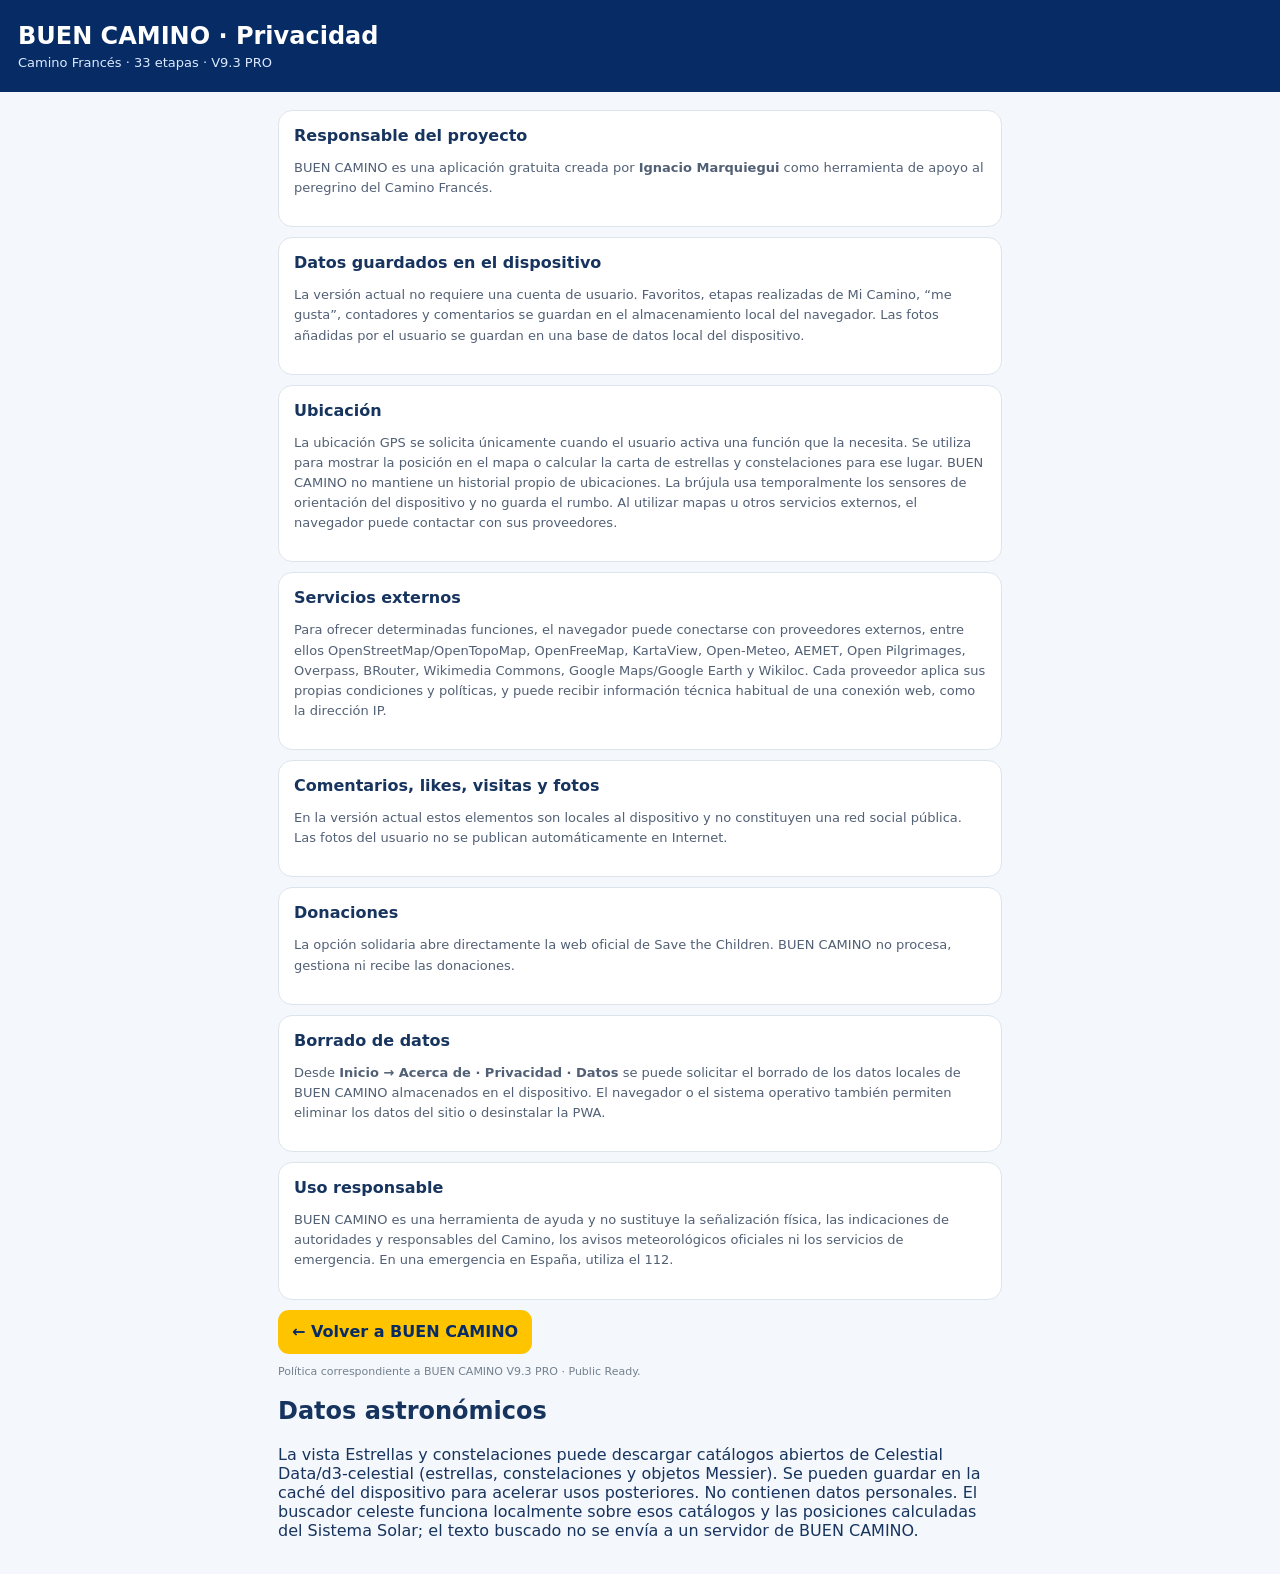
==== privacy.html @ a2dbbbe4 "Buen camino v9.3-pro" ====
<!doctype html>
<html lang="es">
<head>
  <meta charset="utf-8">
  <meta name="viewport" content="width=device-width,initial-scale=1,viewport-fit=cover">
  <meta name="theme-color" content="#062b65">
  <meta name="robots" content="index,follow">
  <link rel="canonical" href="https://inamark60-hue.github.io/camino-frances/privacy.html">
  <link rel="icon" type="image/png" sizes="192x192" href="icon-192.png">
  <title>Privacidad · BUEN CAMINO</title>
  <style>
    :root{font-family:system-ui,-apple-system,BlinkMacSystemFont,"Segoe UI",sans-serif;color:#17345f;background:#f4f7fb}
    *{box-sizing:border-box}body{margin:0}.top{background:#062b65;color:#fff;padding:22px 18px}.top h1{margin:0 0 5px;font-size:24px}.top p{margin:0;color:#dceaff;font-size:13px}
    main{max-width:760px;margin:auto;padding:18px}.card{background:#fff;border:1px solid #dce5ee;border-radius:14px;padding:15px;margin-bottom:10px}.card h2{font-size:16px;margin:0 0 7px}.card p,.card li{font-size:13px;line-height:1.55;color:#526075}.card ul{padding-left:20px}.back{display:inline-flex;min-height:44px;align-items:center;justify-content:center;background:#ffc400;color:#062b65;text-decoration:none;font-weight:900;border-radius:11px;padding:9px 14px}.small{font-size:11px;color:#73808f}
  </style>
</head>
<body>
  <header class="top"><h1>BUEN CAMINO · Privacidad</h1><p>Camino Francés · 33 etapas · V9.3 PRO</p></header>
  <main>
    <section class="card"><h2>Responsable del proyecto</h2><p>BUEN CAMINO es una aplicación gratuita creada por <strong>Ignacio Marquiegui</strong> como herramienta de apoyo al peregrino del Camino Francés.</p></section>
    <section class="card"><h2>Datos guardados en el dispositivo</h2><p>La versión actual no requiere una cuenta de usuario. Favoritos, etapas realizadas de Mi Camino, “me gusta”, contadores y comentarios se guardan en el almacenamiento local del navegador. Las fotos añadidas por el usuario se guardan en una base de datos local del dispositivo.</p></section>
    <section class="card"><h2>Ubicación</h2><p>La ubicación GPS se solicita únicamente cuando el usuario activa una función que la necesita. Se utiliza para mostrar la posición en el mapa o calcular la carta de estrellas y constelaciones para ese lugar. BUEN CAMINO no mantiene un historial propio de ubicaciones. La brújula usa temporalmente los sensores de orientación del dispositivo y no guarda el rumbo. Al utilizar mapas u otros servicios externos, el navegador puede contactar con sus proveedores.</p></section>
    <section class="card"><h2>Servicios externos</h2><p>Para ofrecer determinadas funciones, el navegador puede conectarse con proveedores externos, entre ellos OpenStreetMap/OpenTopoMap, OpenFreeMap, KartaView, Open-Meteo, AEMET, Open Pilgrimages, Overpass, BRouter, Wikimedia Commons, Google Maps/Google Earth y Wikiloc. Cada proveedor aplica sus propias condiciones y políticas, y puede recibir información técnica habitual de una conexión web, como la dirección IP.</p></section>
    <section class="card"><h2>Comentarios, likes, visitas y fotos</h2><p>En la versión actual estos elementos son locales al dispositivo y no constituyen una red social pública. Las fotos del usuario no se publican automáticamente en Internet.</p></section>
    <section class="card"><h2>Donaciones</h2><p>La opción solidaria abre directamente la web oficial de Save the Children. BUEN CAMINO no procesa, gestiona ni recibe las donaciones.</p></section>
    <section class="card"><h2>Borrado de datos</h2><p>Desde <strong>Inicio → Acerca de · Privacidad · Datos</strong> se puede solicitar el borrado de los datos locales de BUEN CAMINO almacenados en el dispositivo. El navegador o el sistema operativo también permiten eliminar los datos del sitio o desinstalar la PWA.</p></section>
    <section class="card"><h2>Uso responsable</h2><p>BUEN CAMINO es una herramienta de ayuda y no sustituye la señalización física, las indicaciones de autoridades y responsables del Camino, los avisos meteorológicos oficiales ni los servicios de emergencia. En una emergencia en España, utiliza el 112.</p></section>
    <a class="back" href="./">← Volver a BUEN CAMINO</a>
    <p class="small">Política correspondiente a BUEN CAMINO V9.3 PRO · Public Ready.</p>
  <section><h2>Datos astronómicos</h2><p>La vista Estrellas y constelaciones puede descargar catálogos abiertos de Celestial Data/d3-celestial (estrellas, constelaciones y objetos Messier). Se pueden guardar en la caché del dispositivo para acelerar usos posteriores. No contienen datos personales. El buscador celeste funciona localmente sobre esos catálogos y las posiciones calculadas del Sistema Solar; el texto buscado no se envía a un servidor de BUEN CAMINO.</p></section></main>
</body>
</html>
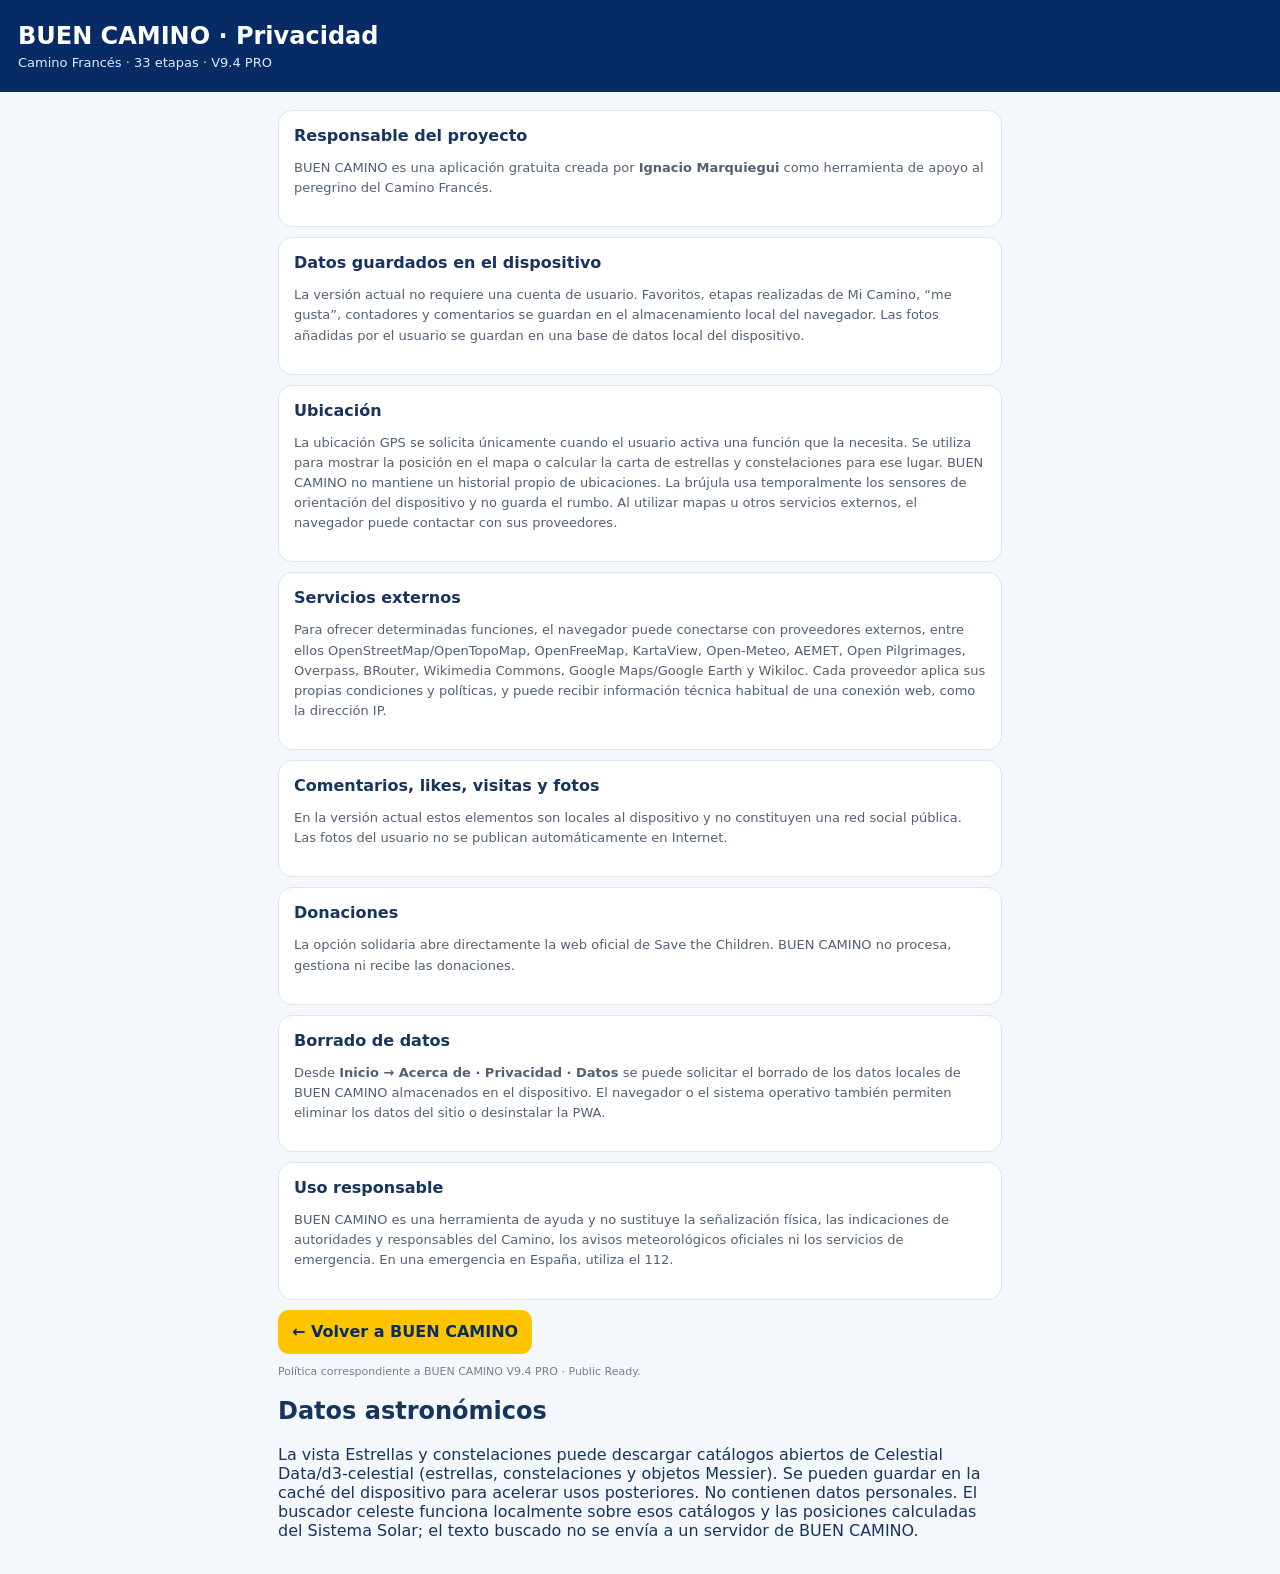
==== commit 603b5f53: "Buen camino v9.4-pro" ====
--- a/privacy.html
+++ b/privacy.html
@@ -15,7 +15,7 @@
   </style>
 </head>
 <body>
-  <header class="top"><h1>BUEN CAMINO · Privacidad</h1><p>Camino Francés · 33 etapas · V9.3 PRO</p></header>
+  <header class="top"><h1>BUEN CAMINO · Privacidad</h1><p>Camino Francés · 33 etapas · V9.4 PRO</p></header>
   <main>
     <section class="card"><h2>Responsable del proyecto</h2><p>BUEN CAMINO es una aplicación gratuita creada por <strong>Ignacio Marquiegui</strong> como herramienta de apoyo al peregrino del Camino Francés.</p></section>
     <section class="card"><h2>Datos guardados en el dispositivo</h2><p>La versión actual no requiere una cuenta de usuario. Favoritos, etapas realizadas de Mi Camino, “me gusta”, contadores y comentarios se guardan en el almacenamiento local del navegador. Las fotos añadidas por el usuario se guardan en una base de datos local del dispositivo.</p></section>
@@ -26,7 +26,7 @@
     <section class="card"><h2>Borrado de datos</h2><p>Desde <strong>Inicio → Acerca de · Privacidad · Datos</strong> se puede solicitar el borrado de los datos locales de BUEN CAMINO almacenados en el dispositivo. El navegador o el sistema operativo también permiten eliminar los datos del sitio o desinstalar la PWA.</p></section>
     <section class="card"><h2>Uso responsable</h2><p>BUEN CAMINO es una herramienta de ayuda y no sustituye la señalización física, las indicaciones de autoridades y responsables del Camino, los avisos meteorológicos oficiales ni los servicios de emergencia. En una emergencia en España, utiliza el 112.</p></section>
     <a class="back" href="./">← Volver a BUEN CAMINO</a>
-    <p class="small">Política correspondiente a BUEN CAMINO V9.3 PRO · Public Ready.</p>
+    <p class="small">Política correspondiente a BUEN CAMINO V9.4 PRO · Public Ready.</p>
   <section><h2>Datos astronómicos</h2><p>La vista Estrellas y constelaciones puede descargar catálogos abiertos de Celestial Data/d3-celestial (estrellas, constelaciones y objetos Messier). Se pueden guardar en la caché del dispositivo para acelerar usos posteriores. No contienen datos personales. El buscador celeste funciona localmente sobre esos catálogos y las posiciones calculadas del Sistema Solar; el texto buscado no se envía a un servidor de BUEN CAMINO.</p></section></main>
 </body>
 </html>
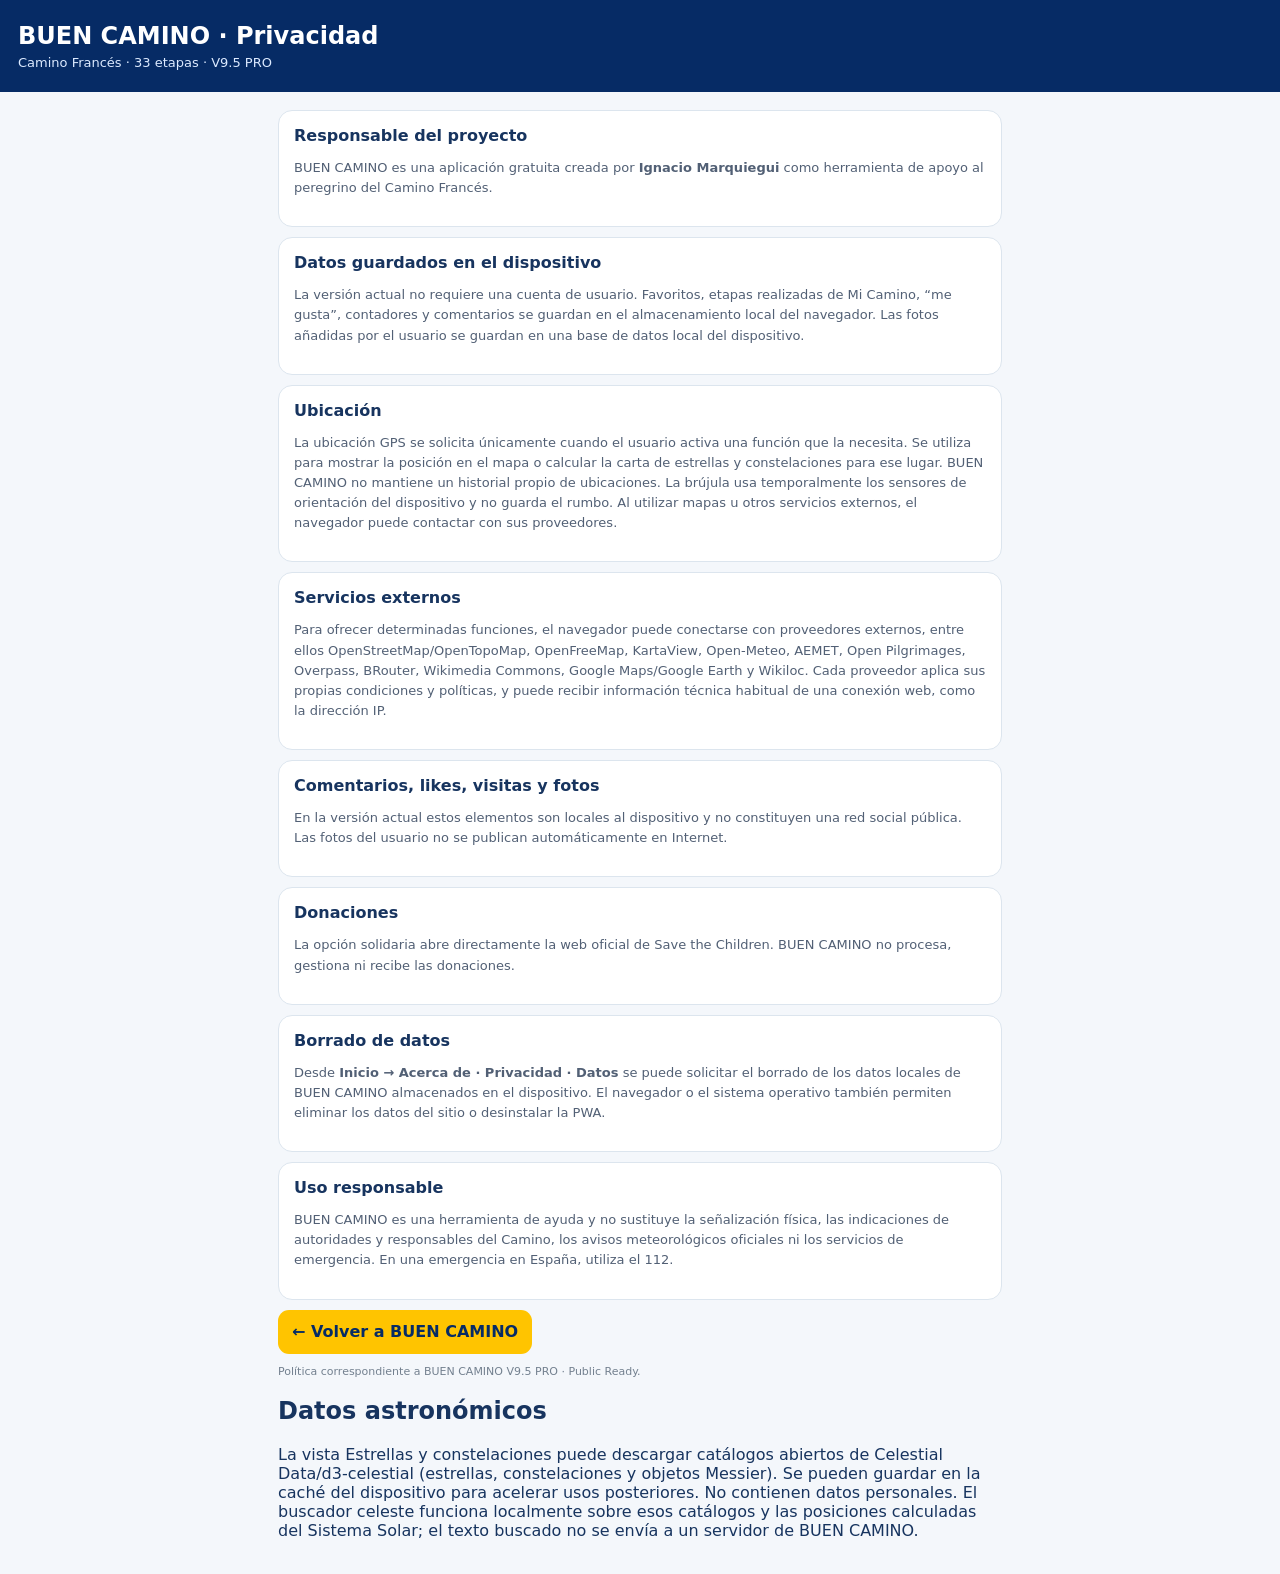
==== commit f8c54d97: "Buen camino v9.5-pro" ====
--- a/privacy.html
+++ b/privacy.html
@@ -15,7 +15,7 @@
   </style>
 </head>
 <body>
-  <header class="top"><h1>BUEN CAMINO · Privacidad</h1><p>Camino Francés · 33 etapas · V9.4 PRO</p></header>
+  <header class="top"><h1>BUEN CAMINO · Privacidad</h1><p>Camino Francés · 33 etapas · V9.5 PRO</p></header>
   <main>
     <section class="card"><h2>Responsable del proyecto</h2><p>BUEN CAMINO es una aplicación gratuita creada por <strong>Ignacio Marquiegui</strong> como herramienta de apoyo al peregrino del Camino Francés.</p></section>
     <section class="card"><h2>Datos guardados en el dispositivo</h2><p>La versión actual no requiere una cuenta de usuario. Favoritos, etapas realizadas de Mi Camino, “me gusta”, contadores y comentarios se guardan en el almacenamiento local del navegador. Las fotos añadidas por el usuario se guardan en una base de datos local del dispositivo.</p></section>
@@ -26,7 +26,7 @@
     <section class="card"><h2>Borrado de datos</h2><p>Desde <strong>Inicio → Acerca de · Privacidad · Datos</strong> se puede solicitar el borrado de los datos locales de BUEN CAMINO almacenados en el dispositivo. El navegador o el sistema operativo también permiten eliminar los datos del sitio o desinstalar la PWA.</p></section>
     <section class="card"><h2>Uso responsable</h2><p>BUEN CAMINO es una herramienta de ayuda y no sustituye la señalización física, las indicaciones de autoridades y responsables del Camino, los avisos meteorológicos oficiales ni los servicios de emergencia. En una emergencia en España, utiliza el 112.</p></section>
     <a class="back" href="./">← Volver a BUEN CAMINO</a>
-    <p class="small">Política correspondiente a BUEN CAMINO V9.4 PRO · Public Ready.</p>
+    <p class="small">Política correspondiente a BUEN CAMINO V9.5 PRO · Public Ready.</p>
   <section><h2>Datos astronómicos</h2><p>La vista Estrellas y constelaciones puede descargar catálogos abiertos de Celestial Data/d3-celestial (estrellas, constelaciones y objetos Messier). Se pueden guardar en la caché del dispositivo para acelerar usos posteriores. No contienen datos personales. El buscador celeste funciona localmente sobre esos catálogos y las posiciones calculadas del Sistema Solar; el texto buscado no se envía a un servidor de BUEN CAMINO.</p></section></main>
 </body>
 </html>
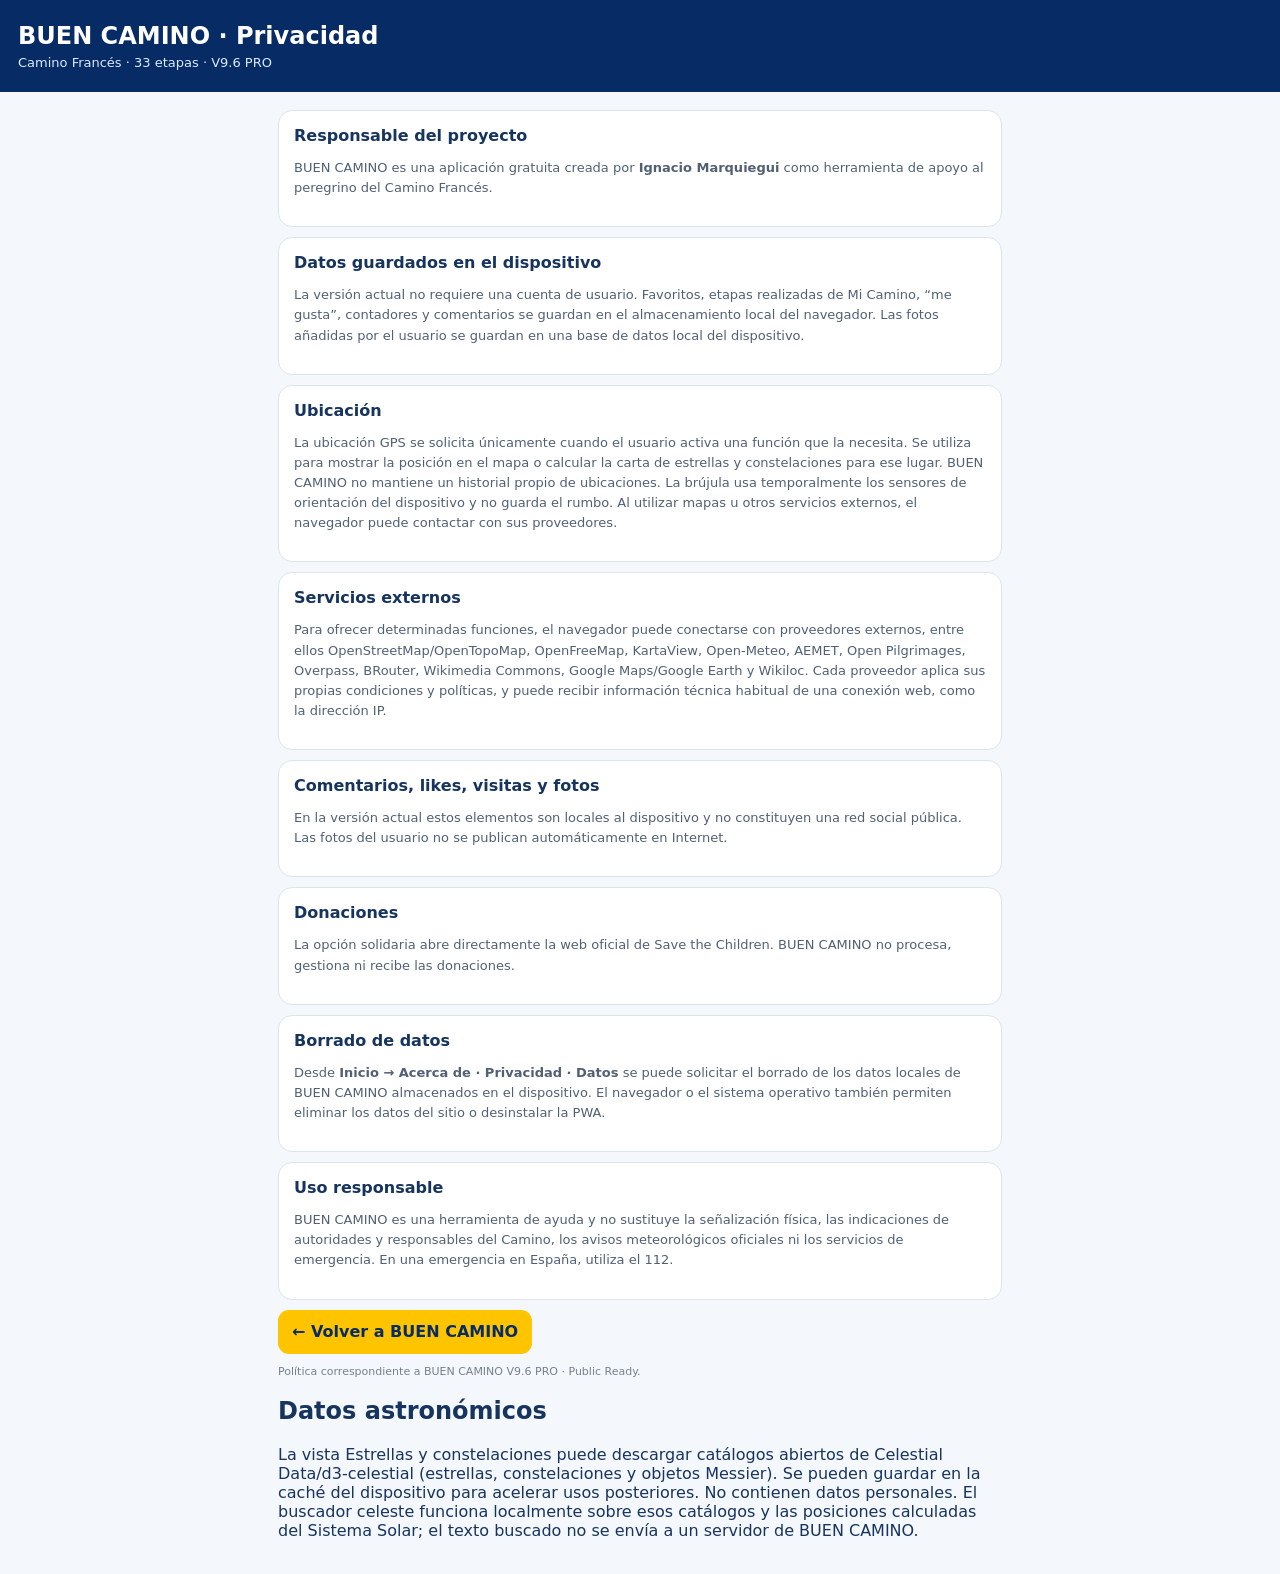
==== commit 35585a9a: "Buen camino v9.6-pro" ====
--- a/privacy.html
+++ b/privacy.html
@@ -15,7 +15,7 @@
   </style>
 </head>
 <body>
-  <header class="top"><h1>BUEN CAMINO · Privacidad</h1><p>Camino Francés · 33 etapas · V9.5 PRO</p></header>
+  <header class="top"><h1>BUEN CAMINO · Privacidad</h1><p>Camino Francés · 33 etapas · V9.6 PRO</p></header>
   <main>
     <section class="card"><h2>Responsable del proyecto</h2><p>BUEN CAMINO es una aplicación gratuita creada por <strong>Ignacio Marquiegui</strong> como herramienta de apoyo al peregrino del Camino Francés.</p></section>
     <section class="card"><h2>Datos guardados en el dispositivo</h2><p>La versión actual no requiere una cuenta de usuario. Favoritos, etapas realizadas de Mi Camino, “me gusta”, contadores y comentarios se guardan en el almacenamiento local del navegador. Las fotos añadidas por el usuario se guardan en una base de datos local del dispositivo.</p></section>
@@ -26,7 +26,7 @@
     <section class="card"><h2>Borrado de datos</h2><p>Desde <strong>Inicio → Acerca de · Privacidad · Datos</strong> se puede solicitar el borrado de los datos locales de BUEN CAMINO almacenados en el dispositivo. El navegador o el sistema operativo también permiten eliminar los datos del sitio o desinstalar la PWA.</p></section>
     <section class="card"><h2>Uso responsable</h2><p>BUEN CAMINO es una herramienta de ayuda y no sustituye la señalización física, las indicaciones de autoridades y responsables del Camino, los avisos meteorológicos oficiales ni los servicios de emergencia. En una emergencia en España, utiliza el 112.</p></section>
     <a class="back" href="./">← Volver a BUEN CAMINO</a>
-    <p class="small">Política correspondiente a BUEN CAMINO V9.5 PRO · Public Ready.</p>
+    <p class="small">Política correspondiente a BUEN CAMINO V9.6 PRO · Public Ready.</p>
   <section><h2>Datos astronómicos</h2><p>La vista Estrellas y constelaciones puede descargar catálogos abiertos de Celestial Data/d3-celestial (estrellas, constelaciones y objetos Messier). Se pueden guardar en la caché del dispositivo para acelerar usos posteriores. No contienen datos personales. El buscador celeste funciona localmente sobre esos catálogos y las posiciones calculadas del Sistema Solar; el texto buscado no se envía a un servidor de BUEN CAMINO.</p></section></main>
 </body>
 </html>
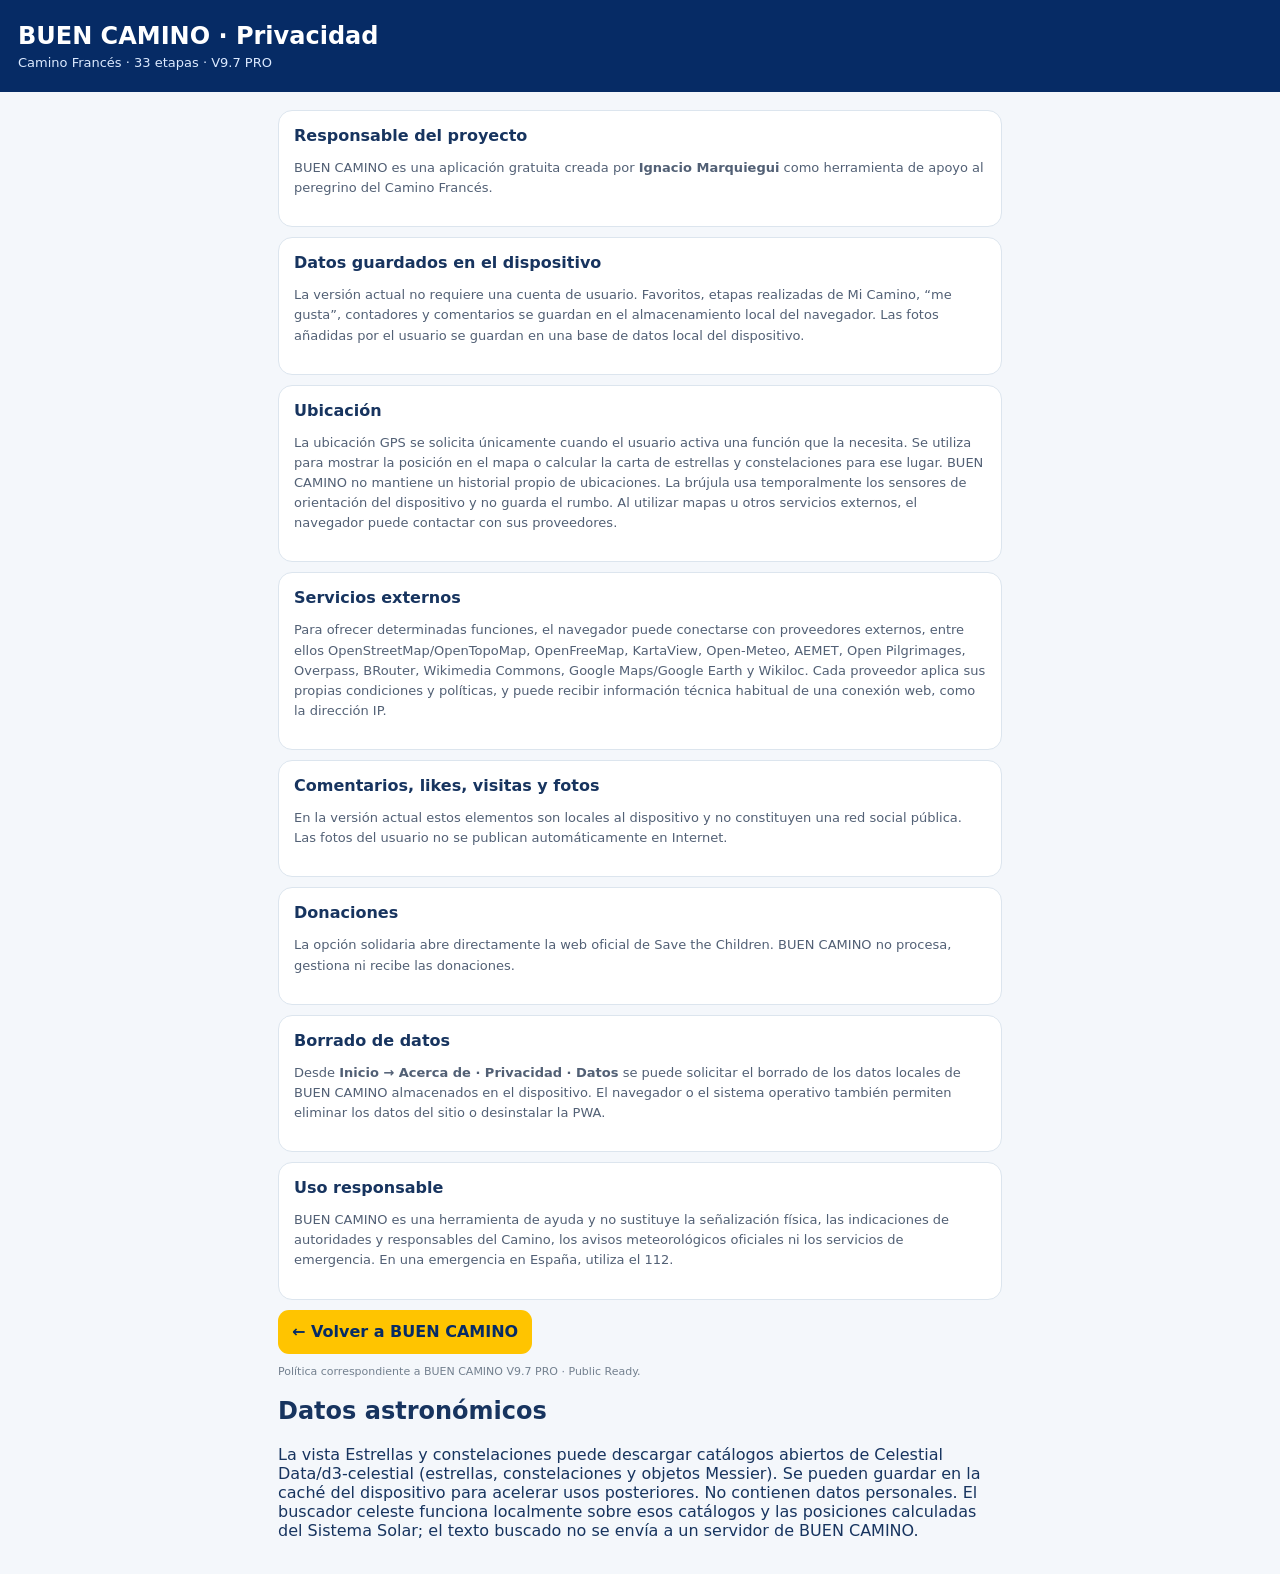
==== commit 0c3b612f: "Buen camino v9.7-pro" ====
--- a/privacy.html
+++ b/privacy.html
@@ -15,7 +15,7 @@
   </style>
 </head>
 <body>
-  <header class="top"><h1>BUEN CAMINO · Privacidad</h1><p>Camino Francés · 33 etapas · V9.6 PRO</p></header>
+  <header class="top"><h1>BUEN CAMINO · Privacidad</h1><p>Camino Francés · 33 etapas · V9.7 PRO</p></header>
   <main>
     <section class="card"><h2>Responsable del proyecto</h2><p>BUEN CAMINO es una aplicación gratuita creada por <strong>Ignacio Marquiegui</strong> como herramienta de apoyo al peregrino del Camino Francés.</p></section>
     <section class="card"><h2>Datos guardados en el dispositivo</h2><p>La versión actual no requiere una cuenta de usuario. Favoritos, etapas realizadas de Mi Camino, “me gusta”, contadores y comentarios se guardan en el almacenamiento local del navegador. Las fotos añadidas por el usuario se guardan en una base de datos local del dispositivo.</p></section>
@@ -26,7 +26,7 @@
     <section class="card"><h2>Borrado de datos</h2><p>Desde <strong>Inicio → Acerca de · Privacidad · Datos</strong> se puede solicitar el borrado de los datos locales de BUEN CAMINO almacenados en el dispositivo. El navegador o el sistema operativo también permiten eliminar los datos del sitio o desinstalar la PWA.</p></section>
     <section class="card"><h2>Uso responsable</h2><p>BUEN CAMINO es una herramienta de ayuda y no sustituye la señalización física, las indicaciones de autoridades y responsables del Camino, los avisos meteorológicos oficiales ni los servicios de emergencia. En una emergencia en España, utiliza el 112.</p></section>
     <a class="back" href="./">← Volver a BUEN CAMINO</a>
-    <p class="small">Política correspondiente a BUEN CAMINO V9.6 PRO · Public Ready.</p>
+    <p class="small">Política correspondiente a BUEN CAMINO V9.7 PRO · Public Ready.</p>
   <section><h2>Datos astronómicos</h2><p>La vista Estrellas y constelaciones puede descargar catálogos abiertos de Celestial Data/d3-celestial (estrellas, constelaciones y objetos Messier). Se pueden guardar en la caché del dispositivo para acelerar usos posteriores. No contienen datos personales. El buscador celeste funciona localmente sobre esos catálogos y las posiciones calculadas del Sistema Solar; el texto buscado no se envía a un servidor de BUEN CAMINO.</p></section></main>
 </body>
 </html>
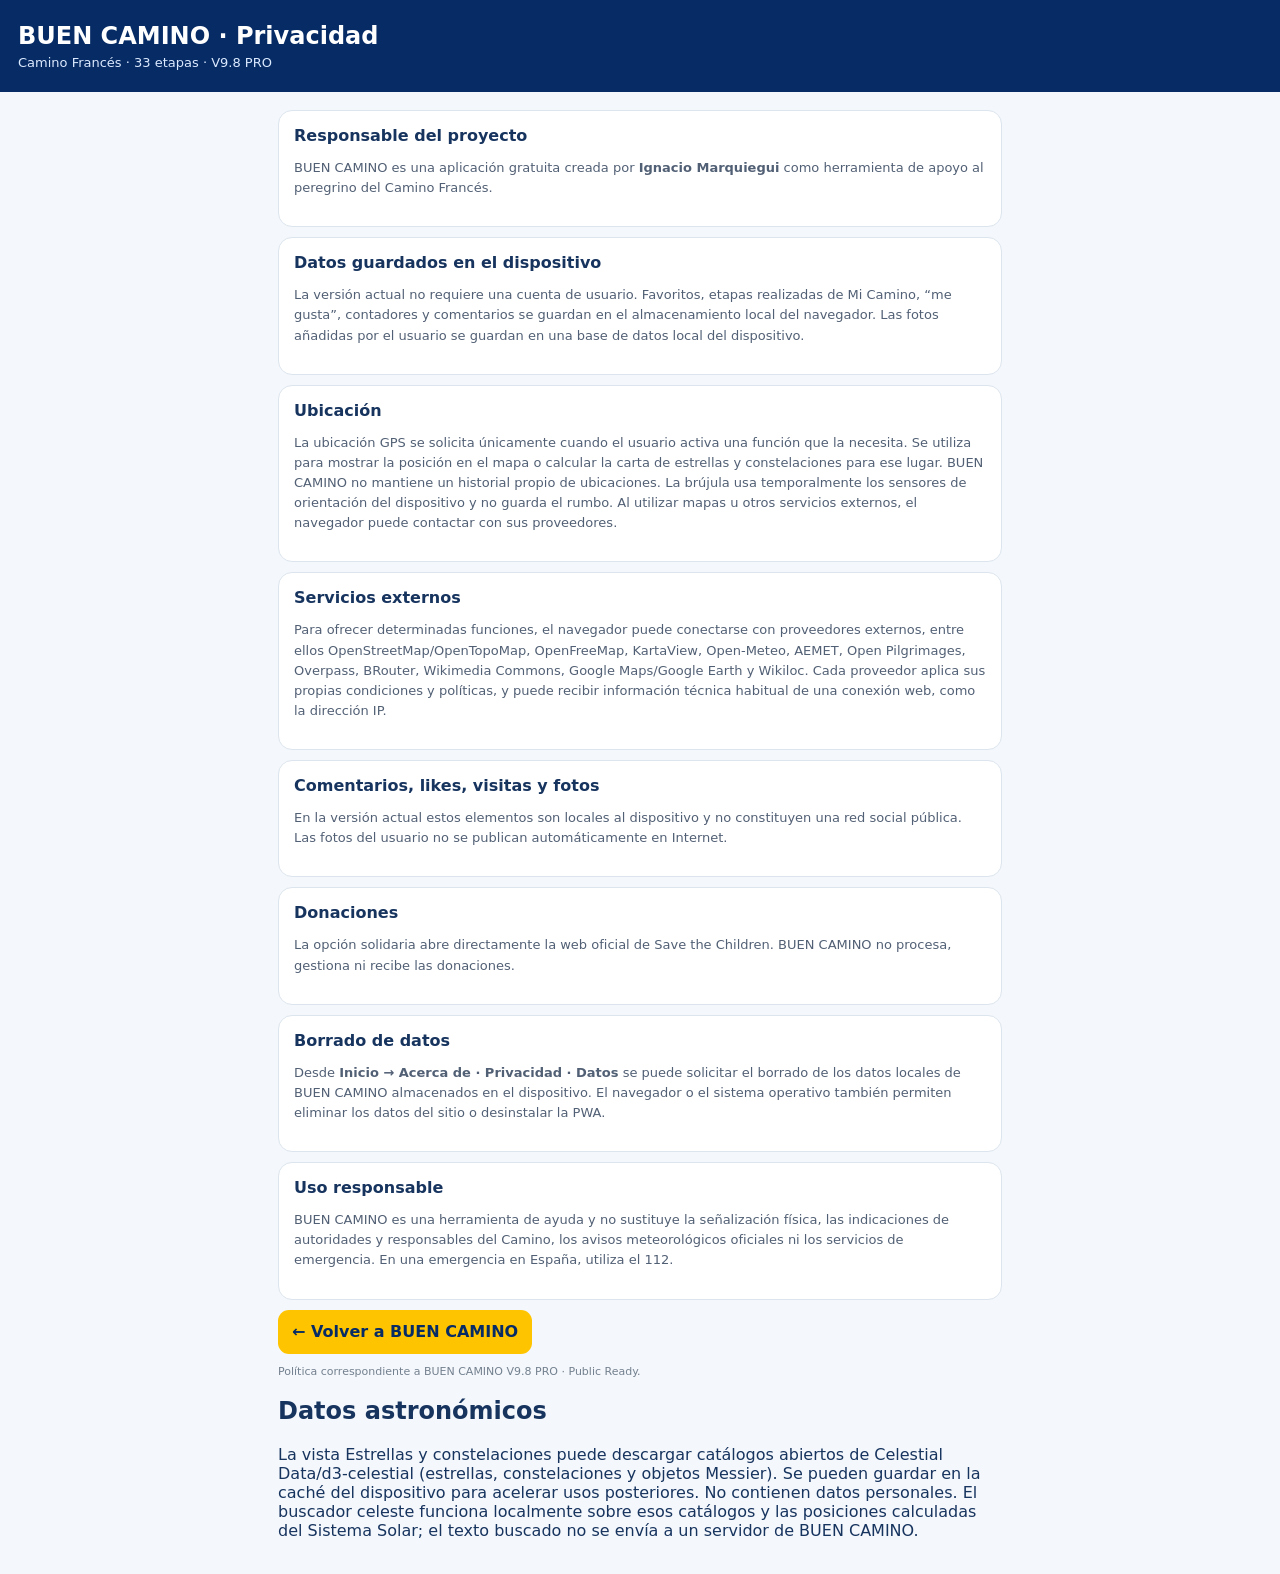
==== commit 26eb329c: "Buen camino v9.8-pro" ====
--- a/privacy.html
+++ b/privacy.html
@@ -15,7 +15,7 @@
   </style>
 </head>
 <body>
-  <header class="top"><h1>BUEN CAMINO · Privacidad</h1><p>Camino Francés · 33 etapas · V9.7 PRO</p></header>
+  <header class="top"><h1>BUEN CAMINO · Privacidad</h1><p>Camino Francés · 33 etapas · V9.8 PRO</p></header>
   <main>
     <section class="card"><h2>Responsable del proyecto</h2><p>BUEN CAMINO es una aplicación gratuita creada por <strong>Ignacio Marquiegui</strong> como herramienta de apoyo al peregrino del Camino Francés.</p></section>
     <section class="card"><h2>Datos guardados en el dispositivo</h2><p>La versión actual no requiere una cuenta de usuario. Favoritos, etapas realizadas de Mi Camino, “me gusta”, contadores y comentarios se guardan en el almacenamiento local del navegador. Las fotos añadidas por el usuario se guardan en una base de datos local del dispositivo.</p></section>
@@ -26,7 +26,7 @@
     <section class="card"><h2>Borrado de datos</h2><p>Desde <strong>Inicio → Acerca de · Privacidad · Datos</strong> se puede solicitar el borrado de los datos locales de BUEN CAMINO almacenados en el dispositivo. El navegador o el sistema operativo también permiten eliminar los datos del sitio o desinstalar la PWA.</p></section>
     <section class="card"><h2>Uso responsable</h2><p>BUEN CAMINO es una herramienta de ayuda y no sustituye la señalización física, las indicaciones de autoridades y responsables del Camino, los avisos meteorológicos oficiales ni los servicios de emergencia. En una emergencia en España, utiliza el 112.</p></section>
     <a class="back" href="./">← Volver a BUEN CAMINO</a>
-    <p class="small">Política correspondiente a BUEN CAMINO V9.7 PRO · Public Ready.</p>
+    <p class="small">Política correspondiente a BUEN CAMINO V9.8 PRO · Public Ready.</p>
   <section><h2>Datos astronómicos</h2><p>La vista Estrellas y constelaciones puede descargar catálogos abiertos de Celestial Data/d3-celestial (estrellas, constelaciones y objetos Messier). Se pueden guardar en la caché del dispositivo para acelerar usos posteriores. No contienen datos personales. El buscador celeste funciona localmente sobre esos catálogos y las posiciones calculadas del Sistema Solar; el texto buscado no se envía a un servidor de BUEN CAMINO.</p></section></main>
 </body>
 </html>
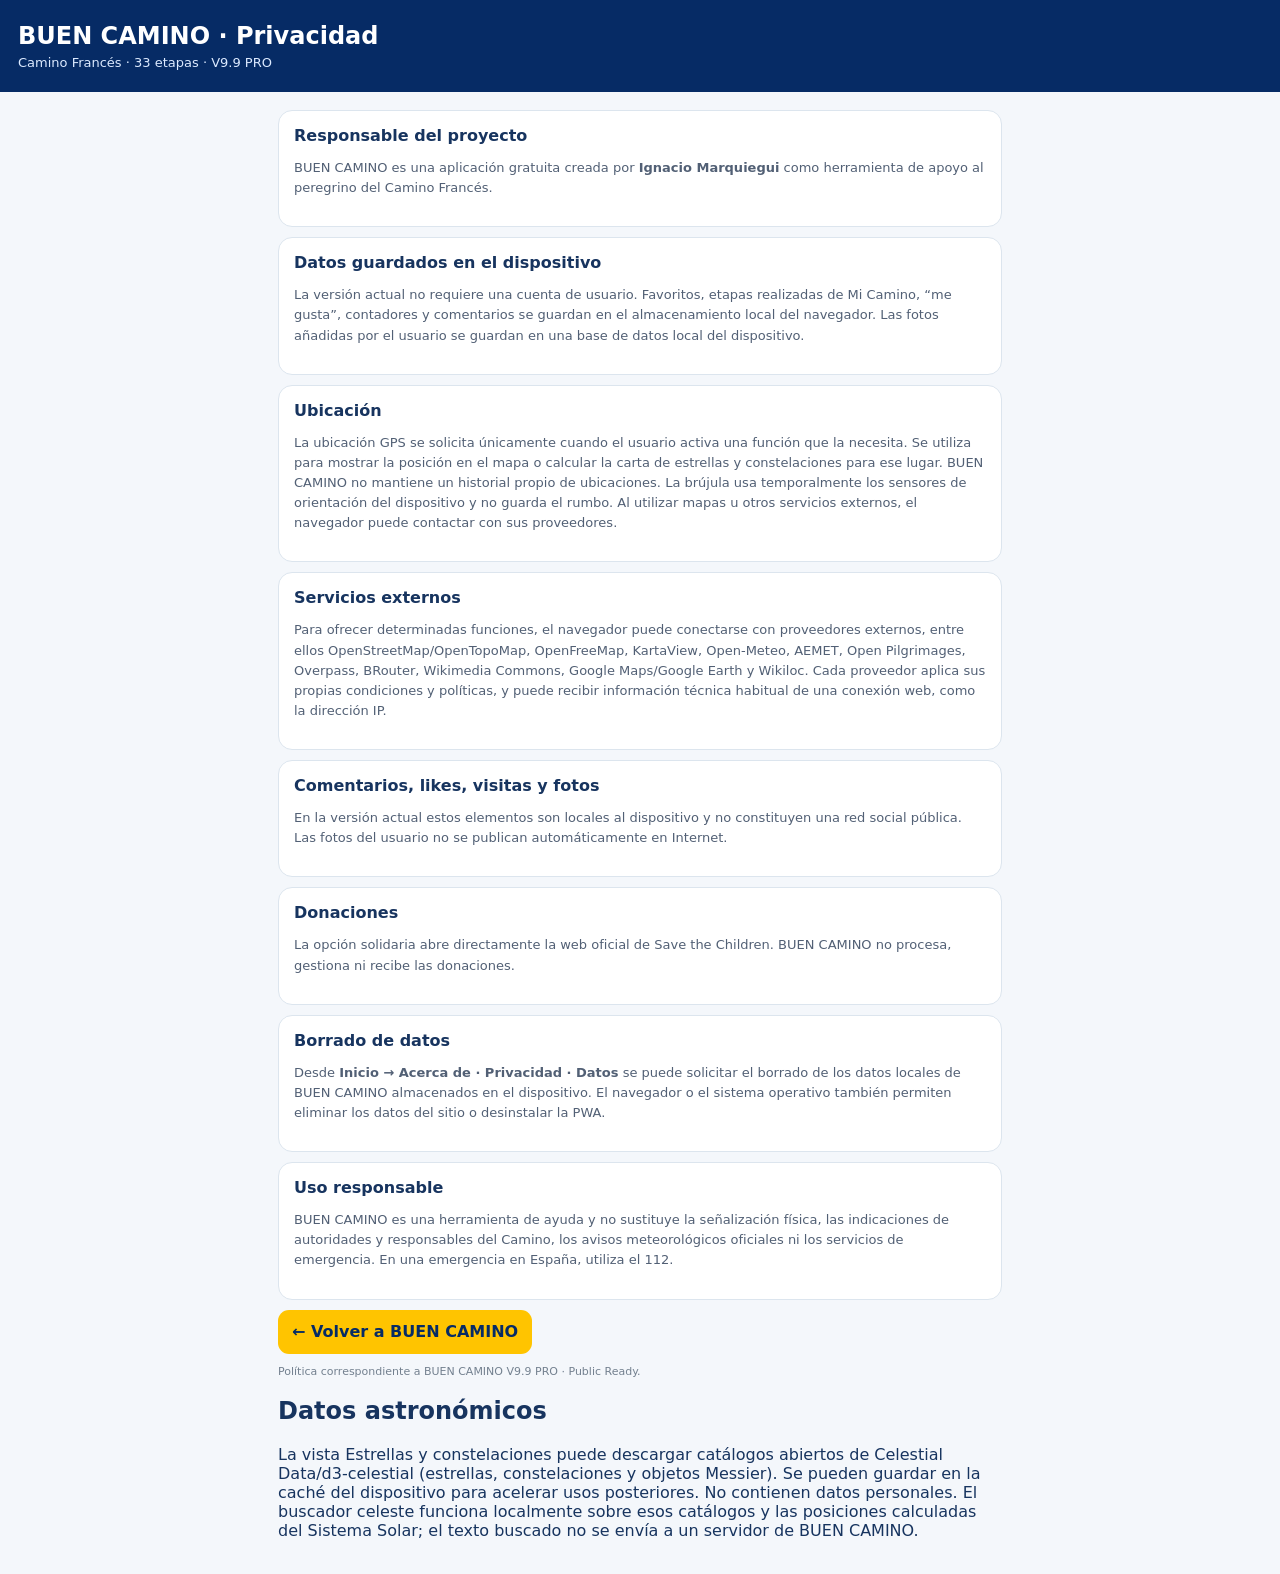
==== commit fb07d39f: "Buen camino v9.9-pro" ====
--- a/privacy.html
+++ b/privacy.html
@@ -15,7 +15,7 @@
   </style>
 </head>
 <body>
-  <header class="top"><h1>BUEN CAMINO · Privacidad</h1><p>Camino Francés · 33 etapas · V9.8 PRO</p></header>
+  <header class="top"><h1>BUEN CAMINO · Privacidad</h1><p>Camino Francés · 33 etapas · V9.9 PRO</p></header>
   <main>
     <section class="card"><h2>Responsable del proyecto</h2><p>BUEN CAMINO es una aplicación gratuita creada por <strong>Ignacio Marquiegui</strong> como herramienta de apoyo al peregrino del Camino Francés.</p></section>
     <section class="card"><h2>Datos guardados en el dispositivo</h2><p>La versión actual no requiere una cuenta de usuario. Favoritos, etapas realizadas de Mi Camino, “me gusta”, contadores y comentarios se guardan en el almacenamiento local del navegador. Las fotos añadidas por el usuario se guardan en una base de datos local del dispositivo.</p></section>
@@ -26,7 +26,7 @@
     <section class="card"><h2>Borrado de datos</h2><p>Desde <strong>Inicio → Acerca de · Privacidad · Datos</strong> se puede solicitar el borrado de los datos locales de BUEN CAMINO almacenados en el dispositivo. El navegador o el sistema operativo también permiten eliminar los datos del sitio o desinstalar la PWA.</p></section>
     <section class="card"><h2>Uso responsable</h2><p>BUEN CAMINO es una herramienta de ayuda y no sustituye la señalización física, las indicaciones de autoridades y responsables del Camino, los avisos meteorológicos oficiales ni los servicios de emergencia. En una emergencia en España, utiliza el 112.</p></section>
     <a class="back" href="./">← Volver a BUEN CAMINO</a>
-    <p class="small">Política correspondiente a BUEN CAMINO V9.8 PRO · Public Ready.</p>
+    <p class="small">Política correspondiente a BUEN CAMINO V9.9 PRO · Public Ready.</p>
   <section><h2>Datos astronómicos</h2><p>La vista Estrellas y constelaciones puede descargar catálogos abiertos de Celestial Data/d3-celestial (estrellas, constelaciones y objetos Messier). Se pueden guardar en la caché del dispositivo para acelerar usos posteriores. No contienen datos personales. El buscador celeste funciona localmente sobre esos catálogos y las posiciones calculadas del Sistema Solar; el texto buscado no se envía a un servidor de BUEN CAMINO.</p></section></main>
 </body>
 </html>
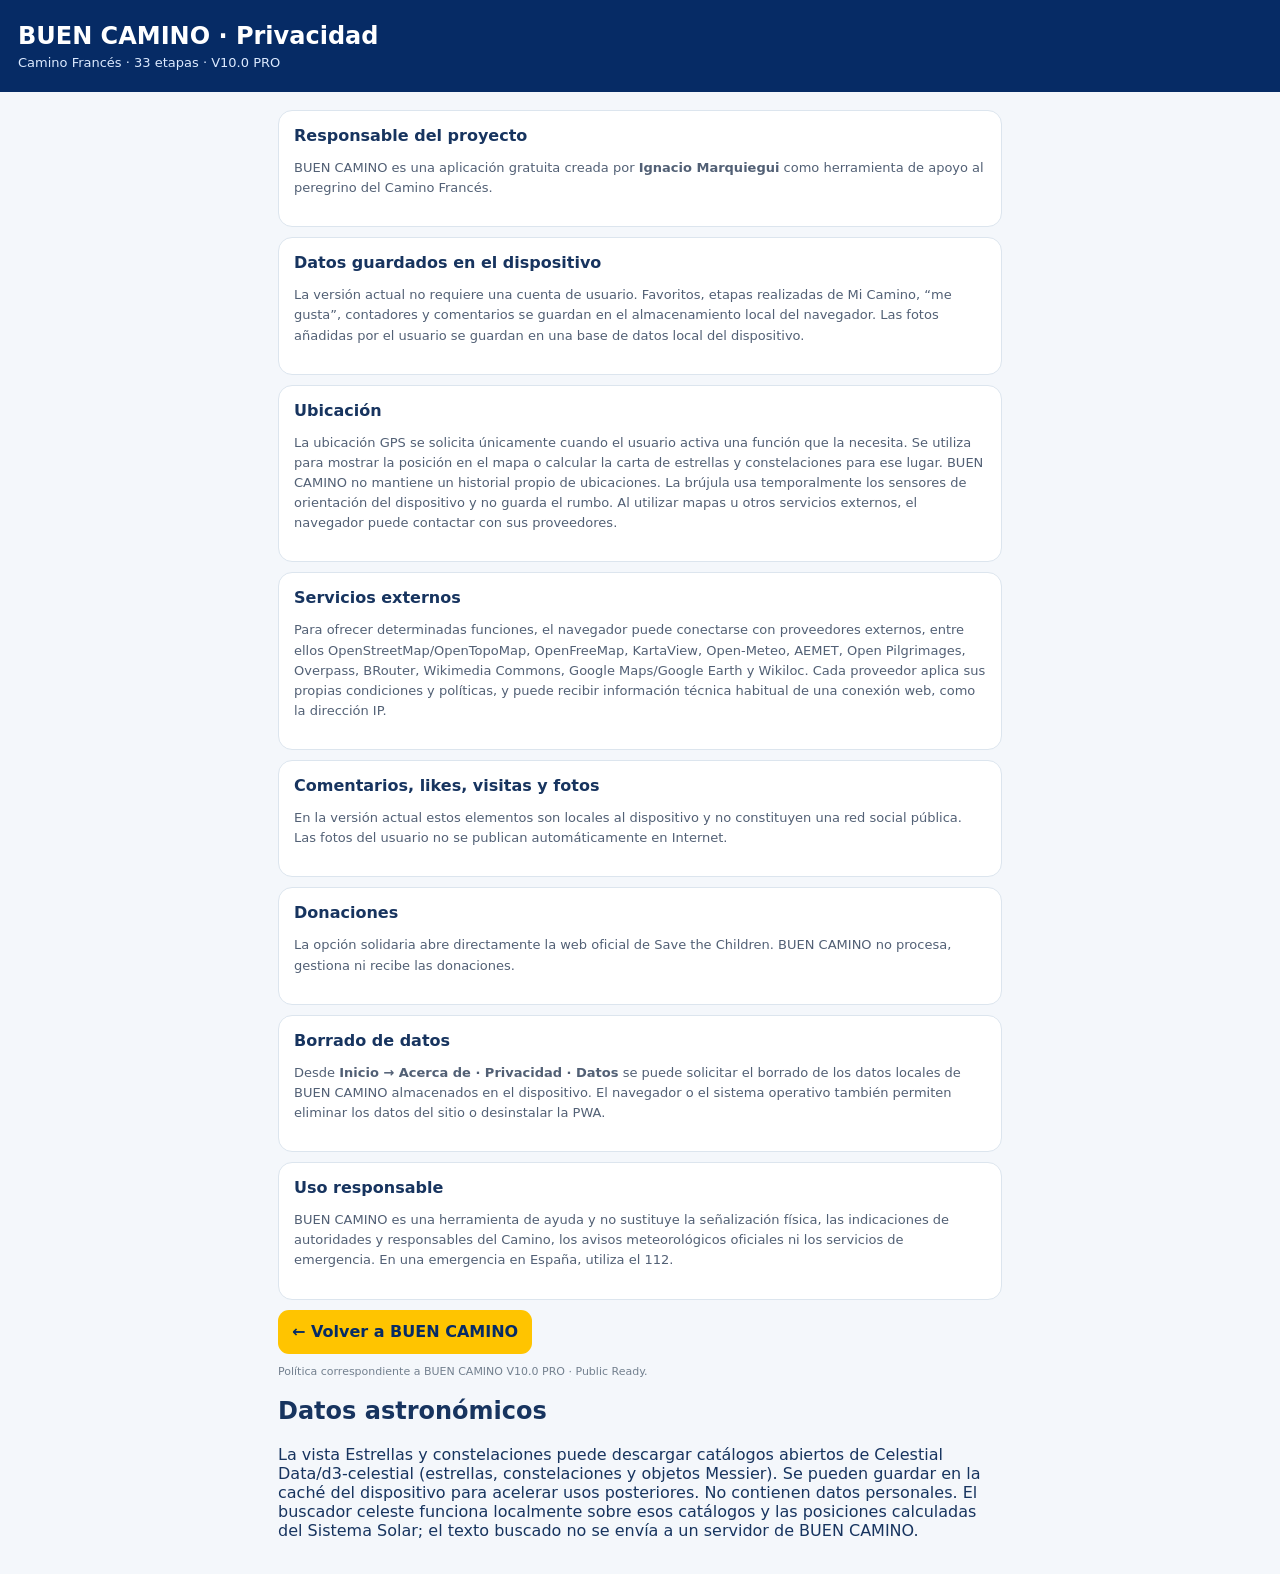
==== commit 799bdb2b: "Buen camino v 10.0-CORREGIDO-pro" ====
--- a/privacy.html
+++ b/privacy.html
@@ -15,7 +15,7 @@
   </style>
 </head>
 <body>
-  <header class="top"><h1>BUEN CAMINO · Privacidad</h1><p>Camino Francés · 33 etapas · V9.9 PRO</p></header>
+  <header class="top"><h1>BUEN CAMINO · Privacidad</h1><p>Camino Francés · 33 etapas · V10.0 PRO</p></header>
   <main>
     <section class="card"><h2>Responsable del proyecto</h2><p>BUEN CAMINO es una aplicación gratuita creada por <strong>Ignacio Marquiegui</strong> como herramienta de apoyo al peregrino del Camino Francés.</p></section>
     <section class="card"><h2>Datos guardados en el dispositivo</h2><p>La versión actual no requiere una cuenta de usuario. Favoritos, etapas realizadas de Mi Camino, “me gusta”, contadores y comentarios se guardan en el almacenamiento local del navegador. Las fotos añadidas por el usuario se guardan en una base de datos local del dispositivo.</p></section>
@@ -26,7 +26,7 @@
     <section class="card"><h2>Borrado de datos</h2><p>Desde <strong>Inicio → Acerca de · Privacidad · Datos</strong> se puede solicitar el borrado de los datos locales de BUEN CAMINO almacenados en el dispositivo. El navegador o el sistema operativo también permiten eliminar los datos del sitio o desinstalar la PWA.</p></section>
     <section class="card"><h2>Uso responsable</h2><p>BUEN CAMINO es una herramienta de ayuda y no sustituye la señalización física, las indicaciones de autoridades y responsables del Camino, los avisos meteorológicos oficiales ni los servicios de emergencia. En una emergencia en España, utiliza el 112.</p></section>
     <a class="back" href="./">← Volver a BUEN CAMINO</a>
-    <p class="small">Política correspondiente a BUEN CAMINO V9.9 PRO · Public Ready.</p>
+    <p class="small">Política correspondiente a BUEN CAMINO V10.0 PRO · Public Ready.</p>
   <section><h2>Datos astronómicos</h2><p>La vista Estrellas y constelaciones puede descargar catálogos abiertos de Celestial Data/d3-celestial (estrellas, constelaciones y objetos Messier). Se pueden guardar en la caché del dispositivo para acelerar usos posteriores. No contienen datos personales. El buscador celeste funciona localmente sobre esos catálogos y las posiciones calculadas del Sistema Solar; el texto buscado no se envía a un servidor de BUEN CAMINO.</p></section></main>
 </body>
 </html>
